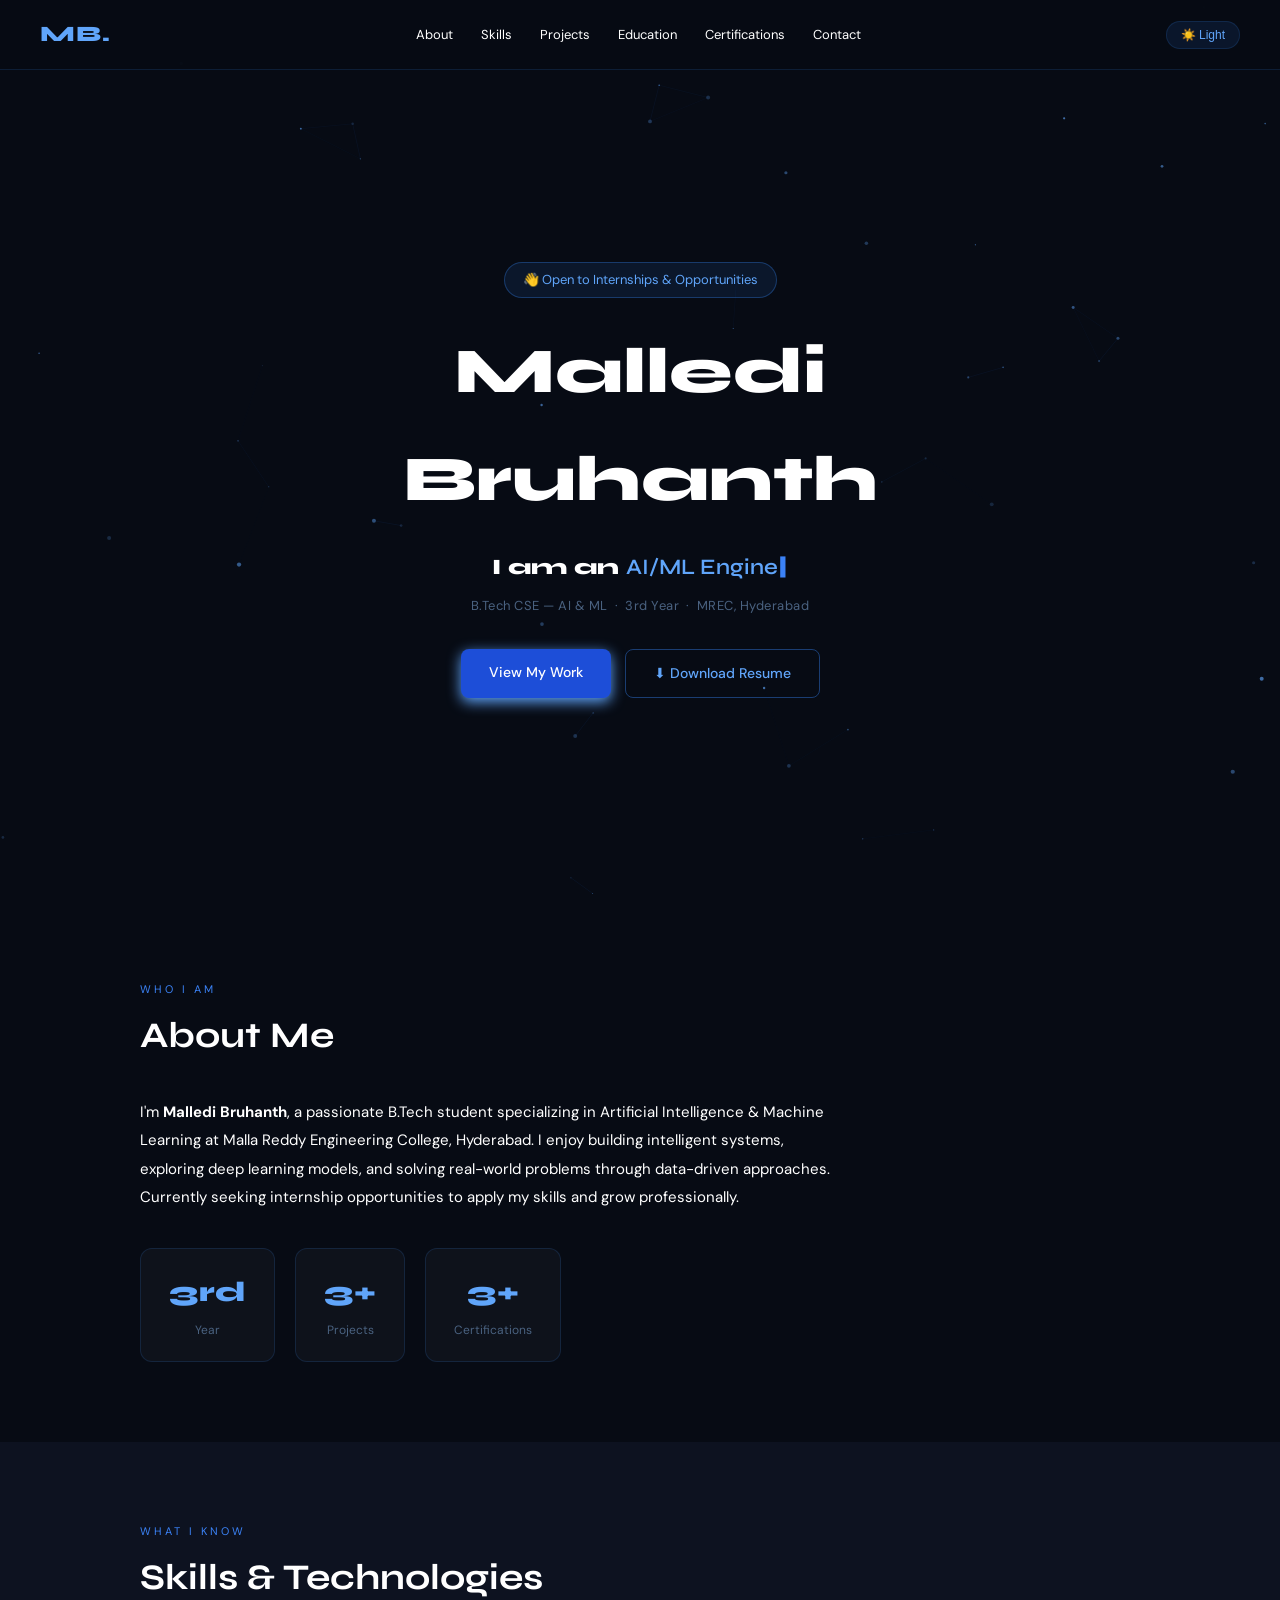
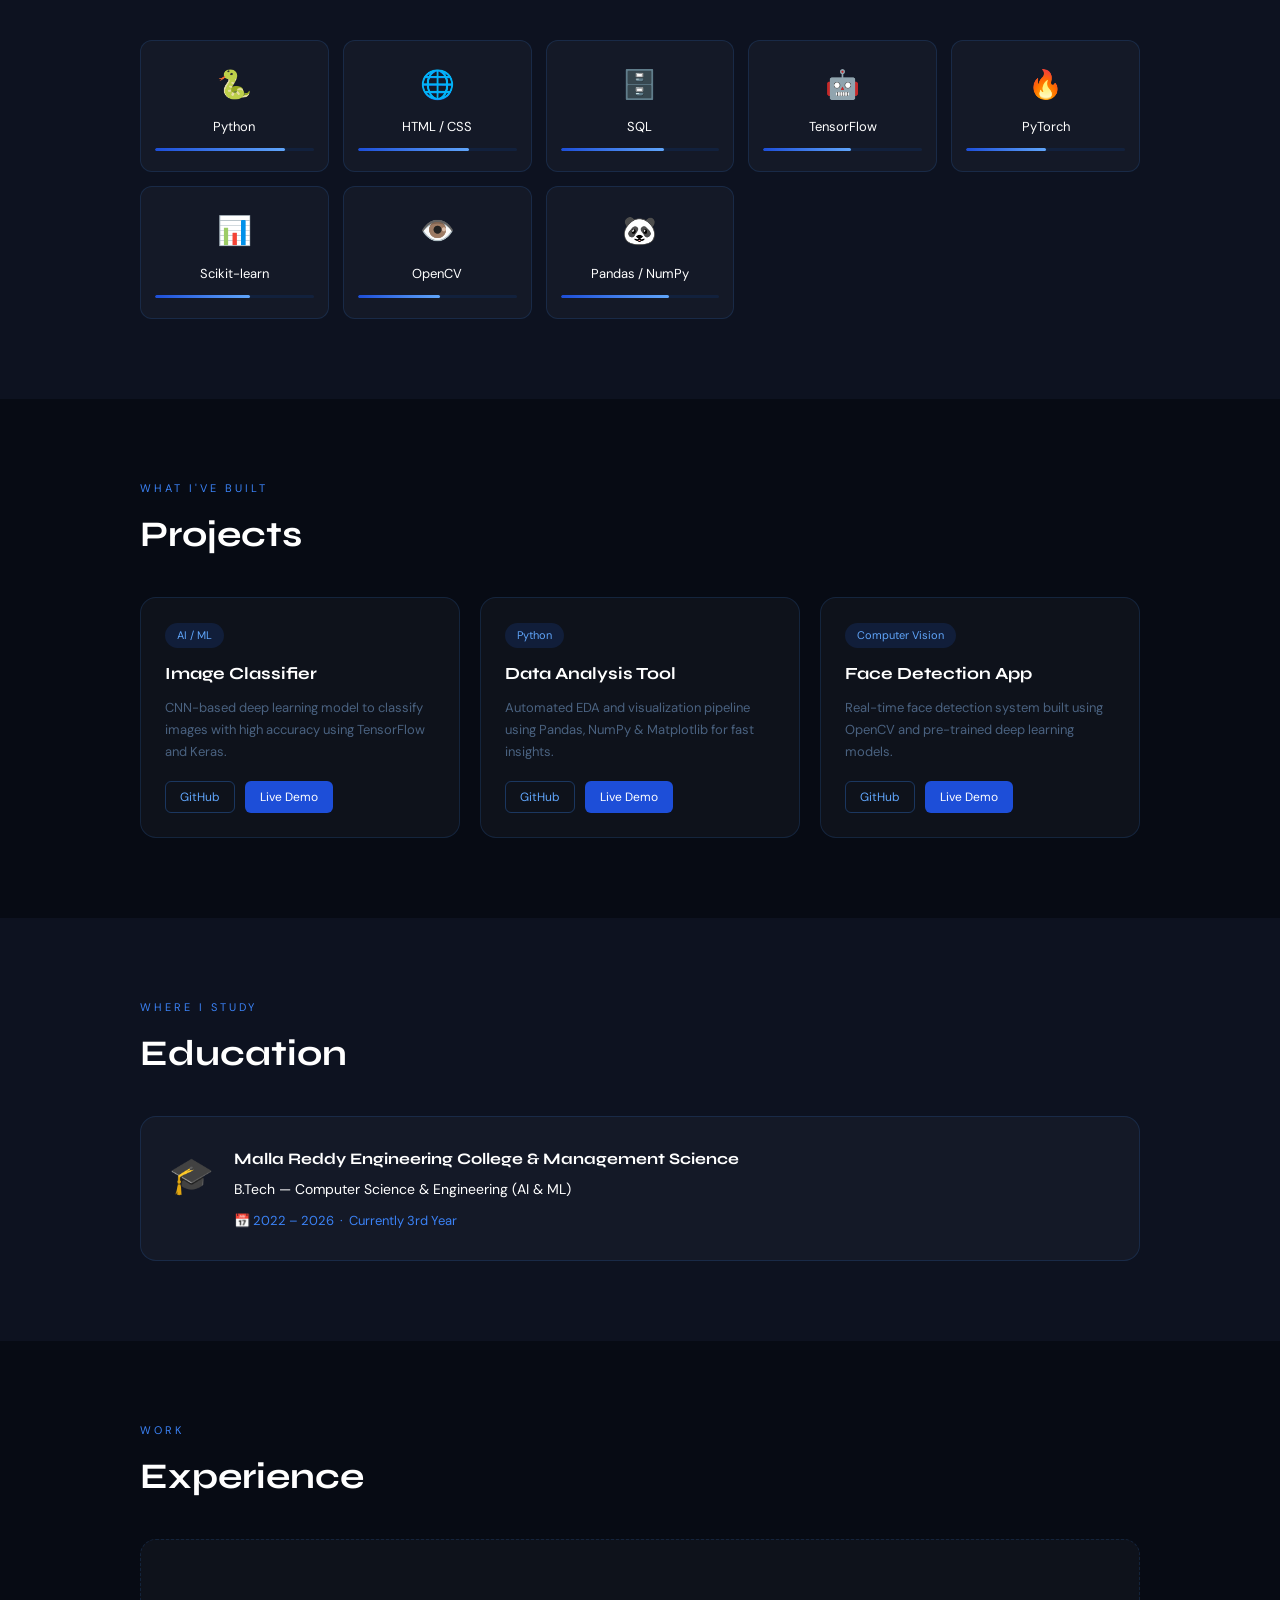
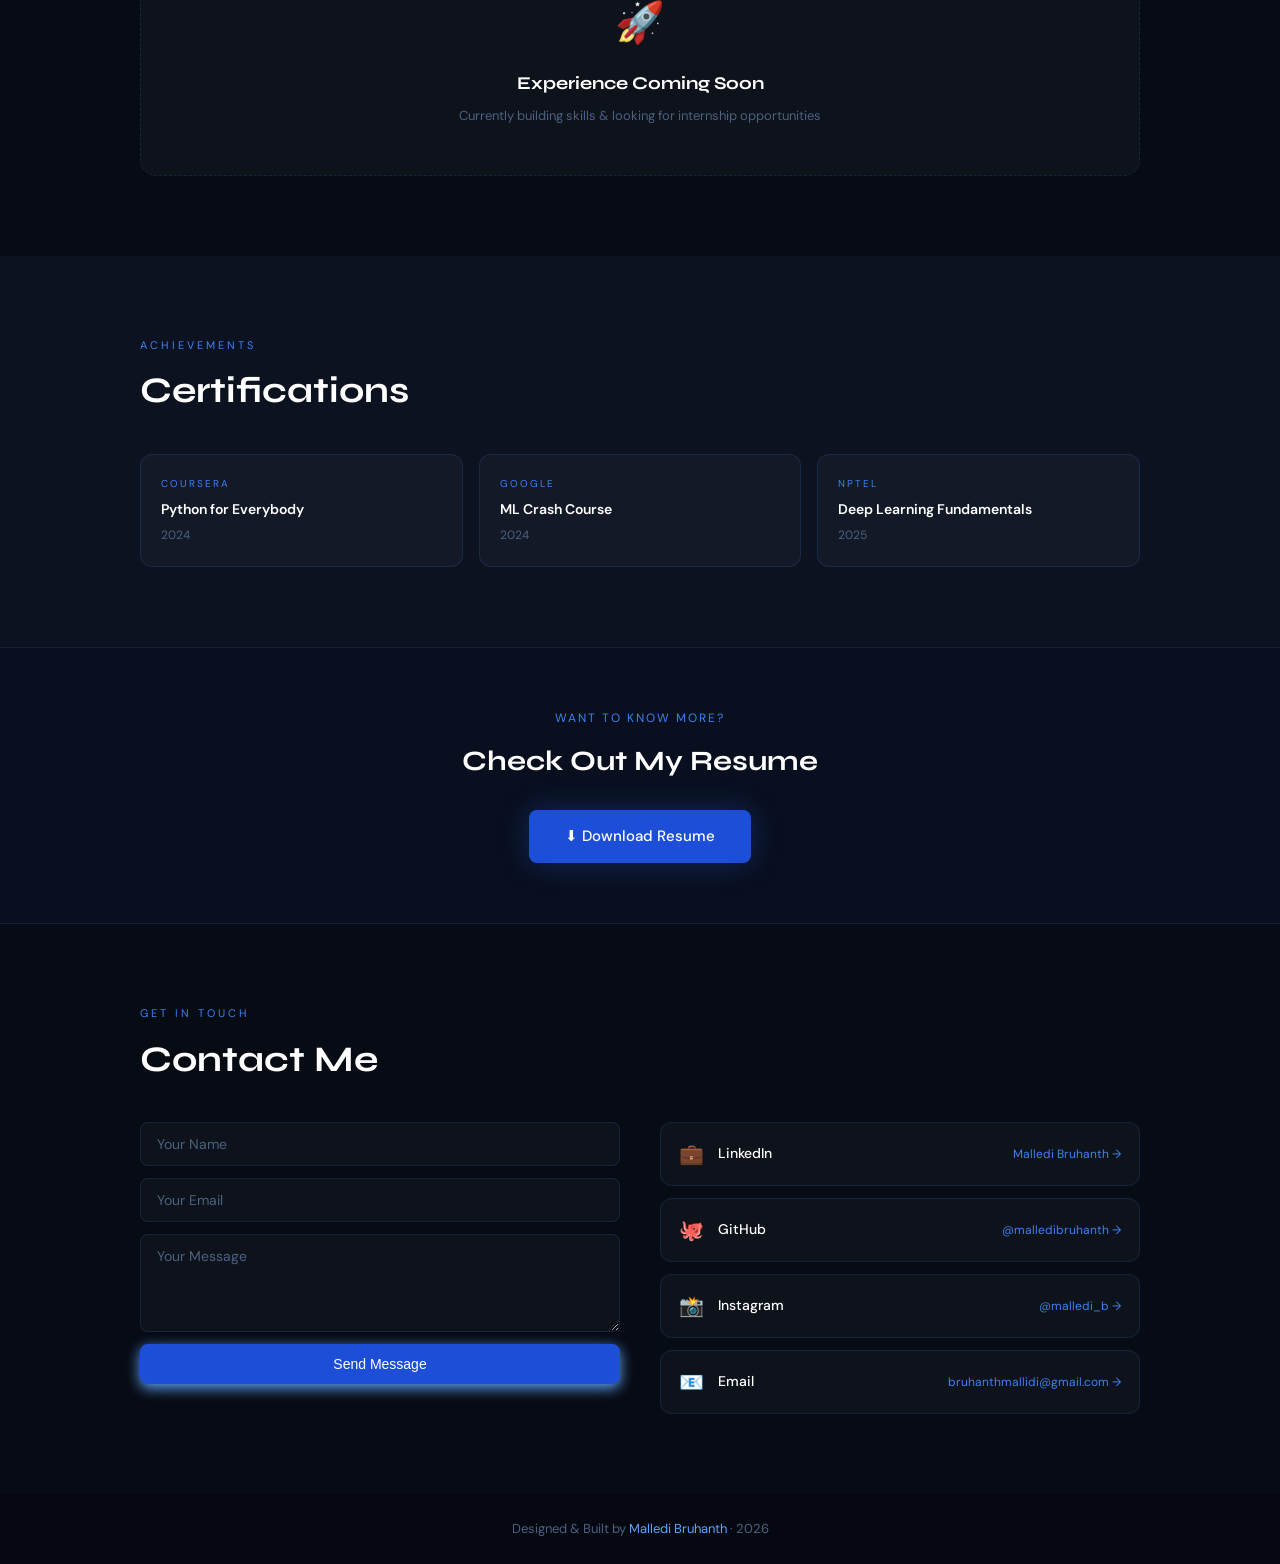
==== index.html @ 26161a1f "Add files via upload" ====
<!DOCTYPE html>
<html lang="en">
<head>
  <meta charset="UTF-8" />
  <meta name="viewport" content="width=device-width, initial-scale=1.0" />
  <title>Malledi Bruhanth — Portfolio</title>
  <link rel="stylesheet" href="style.css" />
  <link href="https://fonts.googleapis.com/css2?family=Syne:wght@400;600;700;800&family=DM+Sans:wght@300;400;500&display=swap" rel="stylesheet" />
</head>
<body>

  <!-- ============================================================
       NAVBAR
       To edit: Change the nav links below
  =============================================================== -->
  <nav class="navbar" id="navbar">
    <div class="nav-logo">MB.</div>
    <ul class="nav-links">
      <li><a href="#about">About</a></li>
      <li><a href="#skills">Skills</a></li>
      <li><a href="#projects">Projects</a></li>
      <li><a href="#education">Education</a></li>
      <li><a href="#certifications">Certifications</a></li>
      <li><a href="#contact">Contact</a></li>
    </ul>
    <button class="theme-toggle" id="themeToggle">☀️ Light</button>
    <button class="nav-hamburger" id="hamburger">☰</button>
  </nav>

  <!-- ============================================================
       HERO SECTION
       To edit: Change your name, title, and subtitle below
  =============================================================== -->
  <section class="hero" id="home">
    <canvas id="particleCanvas"></canvas>
    <div class="hero-content">
      <div class="hero-badge">👋 Open to Internships & Opportunities</div>
      <!-- EDIT: Your name -->
      <h1 class="hero-name">Malledi Bruhanth</h1>
      <!-- EDIT: Typing animation titles (also edit in script.js) -->
      <p class="hero-title">I am an <span id="typed-text" class="typed"></span><span class="cursor">|</span></p>
      <!-- EDIT: Your tagline -->
      <p class="hero-sub">B.Tech CSE — AI & ML &nbsp;·&nbsp; 3rd Year &nbsp;·&nbsp; MREC, Hyderabad</p>
      <div class="hero-btns">
        <a href="#projects" class="btn-primary">View My Work</a>
        <!-- EDIT: Replace # with your actual resume link -->
        <a href="#" class="btn-outline" download>⬇ Download Resume</a>
      </div>
    </div>
  </section>

  <!-- ============================================================
       ABOUT SECTION
       To edit: Change the paragraph text to describe yourself
  =============================================================== -->
  <section class="section" id="about">
    <div class="section-inner">
      <p class="section-label">Who I am</p>
      <h2 class="section-title">About Me</h2>
      <!-- EDIT: Your bio -->
      <p class="about-text">
        I'm <strong>Malledi Bruhanth</strong>, a passionate B.Tech student specializing in 
        Artificial Intelligence & Machine Learning at Malla Reddy Engineering College, Hyderabad. 
        I enjoy building intelligent systems, exploring deep learning models, and solving 
        real-world problems through data-driven approaches. Currently seeking internship 
        opportunities to apply my skills and grow professionally.
      </p>
      <div class="about-stats">
        <div class="stat-card"><span class="stat-num">3rd</span><span class="stat-label">Year</span></div>
        <div class="stat-card"><span class="stat-num">3+</span><span class="stat-label">Projects</span></div>
        <div class="stat-card"><span class="stat-num">3+</span><span class="stat-label">Certifications</span></div>
      </div>
    </div>
  </section>

  <!-- ============================================================
       SKILLS SECTION
       To edit: Add/remove skill cards below
       Format: <div class="skill-card"><div class="skill-icon">ICON</div><p class="skill-name">NAME</p></div>
  =============================================================== -->
  <section class="section alt-bg" id="skills">
    <div class="section-inner">
      <p class="section-label">What I know</p>
      <h2 class="section-title">Skills & Technologies</h2>
      <div class="skills-grid">

        <!-- EDIT: Add or remove skill cards here -->
        <div class="skill-card">
          <div class="skill-icon">🐍</div>
          <p class="skill-name">Python</p>
          <!-- EDIT: Change the width % to reflect your skill level -->
          <div class="skill-bar"><div class="skill-fill" style="width: 82%"></div></div>
        </div>

        <div class="skill-card">
          <div class="skill-icon">🌐</div>
          <p class="skill-name">HTML / CSS</p>
          <div class="skill-bar"><div class="skill-fill" style="width: 70%"></div></div>
        </div>

        <div class="skill-card">
          <div class="skill-icon">🗄️</div>
          <p class="skill-name">SQL</p>
          <div class="skill-bar"><div class="skill-fill" style="width: 65%"></div></div>
        </div>

        <div class="skill-card">
          <div class="skill-icon">🤖</div>
          <p class="skill-name">TensorFlow</p>
          <div class="skill-bar"><div class="skill-fill" style="width: 55%"></div></div>
        </div>

        <div class="skill-card">
          <div class="skill-icon">🔥</div>
          <p class="skill-name">PyTorch</p>
          <div class="skill-bar"><div class="skill-fill" style="width: 50%"></div></div>
        </div>

        <div class="skill-card">
          <div class="skill-icon">📊</div>
          <p class="skill-name">Scikit-learn</p>
          <div class="skill-bar"><div class="skill-fill" style="width: 60%"></div></div>
        </div>

        <div class="skill-card">
          <div class="skill-icon">👁️</div>
          <p class="skill-name">OpenCV</p>
          <div class="skill-bar"><div class="skill-fill" style="width: 52%"></div></div>
        </div>

        <div class="skill-card">
          <div class="skill-icon">🐼</div>
          <p class="skill-name">Pandas / NumPy</p>
          <div class="skill-bar"><div class="skill-fill" style="width: 68%"></div></div>
        </div>

      </div>
    </div>
  </section>

  <!-- ============================================================
       PROJECTS SECTION
       To edit: Change project title, description, tags, and links
  =============================================================== -->
  <section class="section" id="projects">
    <div class="section-inner">
      <p class="section-label">What I've built</p>
      <h2 class="section-title">Projects</h2>
      <div class="projects-grid">

        <!-- PROJECT CARD — Copy this block to add more projects -->
        <div class="project-card">
          <!-- EDIT: Project tag -->
          <span class="project-tag">AI / ML</span>
          <!-- EDIT: Project title -->
          <h3 class="project-title">Image Classifier</h3>
          <!-- EDIT: Project description -->
          <p class="project-desc">CNN-based deep learning model to classify images with high accuracy using TensorFlow and Keras.</p>
          <div class="project-links">
            <!-- EDIT: Replace # with your GitHub link -->
            <a href="#" class="project-link" target="_blank">GitHub</a>
            <!-- EDIT: Replace # with your live demo link -->
            <a href="#" class="project-link demo" target="_blank">Live Demo</a>
          </div>
        </div>

        <div class="project-card">
          <span class="project-tag">Python</span>
          <h3 class="project-title">Data Analysis Tool</h3>
          <p class="project-desc">Automated EDA and visualization pipeline using Pandas, NumPy & Matplotlib for fast insights.</p>
          <div class="project-links">
            <a href="#" class="project-link" target="_blank">GitHub</a>
            <a href="#" class="project-link demo" target="_blank">Live Demo</a>
          </div>
        </div>

        <div class="project-card">
          <span class="project-tag">Computer Vision</span>
          <h3 class="project-title">Face Detection App</h3>
          <p class="project-desc">Real-time face detection system built using OpenCV and pre-trained deep learning models.</p>
          <div class="project-links">
            <a href="#" class="project-link" target="_blank">GitHub</a>
            <a href="#" class="project-link demo" target="_blank">Live Demo</a>
          </div>
        </div>

      </div>
    </div>
  </section>

  <!-- ============================================================
       EDUCATION SECTION
       To edit: Change college, degree, and year
  =============================================================== -->
  <section class="section alt-bg" id="education">
    <div class="section-inner">
      <p class="section-label">Where I study</p>
      <h2 class="section-title">Education</h2>
      <div class="edu-card">
        <div class="edu-icon">🎓</div>
        <div class="edu-info">
          <!-- EDIT: College name -->
          <h3 class="edu-title">Malla Reddy Engineering College & Management Science</h3>
          <!-- EDIT: Degree -->
          <p class="edu-sub">B.Tech — Computer Science & Engineering (AI & ML)</p>
          <!-- EDIT: Year -->
          <p class="edu-year">📅 2022 – 2026 &nbsp;·&nbsp; Currently 3rd Year</p>
        </div>
      </div>
    </div>
  </section>

  <!-- ============================================================
       EXPERIENCE SECTION
       To edit: Replace the placeholder with your real experience
  =============================================================== -->
  <section class="section" id="experience">
    <div class="section-inner">
      <p class="section-label">Work</p>
      <h2 class="section-title">Experience</h2>
      <div class="experience-placeholder">
        <p class="exp-icon">🚀</p>
        <p class="exp-text">Experience Coming Soon</p>
        <p class="exp-sub">Currently building skills & looking for internship opportunities</p>
      </div>
    </div>
  </section>

  <!-- ============================================================
       CERTIFICATIONS SECTION
       To edit: Change cert name, issuer, and date
  =============================================================== -->
  <section class="section alt-bg" id="certifications">
    <div class="section-inner">
      <p class="section-label">Achievements</p>
      <h2 class="section-title">Certifications</h2>
      <div class="cert-grid">

        <!-- CERT CARD — Copy this block to add more certifications -->
        <div class="cert-card">
          <!-- EDIT: Who gave the certificate -->
          <p class="cert-issuer">COURSERA</p>
          <!-- EDIT: Certificate name -->
          <p class="cert-name">Python for Everybody</p>
          <!-- EDIT: Year -->
          <p class="cert-date">2024</p>
        </div>

        <div class="cert-card">
          <p class="cert-issuer">GOOGLE</p>
          <p class="cert-name">ML Crash Course</p>
          <p class="cert-date">2024</p>
        </div>

        <div class="cert-card">
          <p class="cert-issuer">NPTEL</p>
          <p class="cert-name">Deep Learning Fundamentals</p>
          <p class="cert-date">2025</p>
        </div>

      </div>
    </div>
  </section>

  <!-- ============================================================
       RESUME SECTION
       To edit: Replace href="#" with your actual resume PDF link
  =============================================================== -->
  <section class="resume-section">
    <p class="resume-label">Want to know more?</p>
    <h2 class="resume-title">Check Out My Resume</h2>
    <!-- EDIT: Replace # with your resume PDF link -->
    <a href="#" class="resume-btn" download>⬇ Download Resume</a>
  </section>

  <!-- ============================================================
       CONTACT SECTION
       To edit: Change your email and social links
  =============================================================== -->
  <section class="section" id="contact">
    <div class="section-inner">
      <p class="section-label">Get in touch</p>
      <h2 class="section-title">Contact Me</h2>
      <div class="contact-grid">

       <form class="contact-form" action="https://web3forms.com" method="POST">
        <input class="contact-input" type="text" name="name" placeholder="Your Name" required />
        <input class="contact-input" type="email" name="email" placeholder="Your Email" required />
        <textarea class="contact-input" name="message" rows="4" placeholder="Your Message" required></textarea>
        <button type="submit" class="btn-primary" style="text-align:center; width: 100%; border: none; cursor: pointer;">
           Send Message
        </button>
       </form>

        <div class="contact-socials">
          <!-- EDIT: Replace # with your actual profile links -->
          <a href="#" class="social-link" target="_blank">
            <span class="social-icon">💼</span>
            <span class="social-name">LinkedIn</span>
            <span class="social-handle">Malledi Bruhanth →</span>
          </a>
          <a href="https://github.com/Bruhanth13" class="social-link" target="_blank">
            <span class="social-icon">🐙</span>
            <span class="social-name">GitHub</span>
            <span class="social-handle">@malledibruhanth →</span>
          </a>
          <a href="https://www.instagram.com/bruhanth_13/" class="social-link" target="_blank">
            <span class="social-icon">📸</span>
            <span class="social-name">Instagram</span>
            <span class="social-handle">@malledi_b →</span>
          </a>
          <!-- EDIT: Replace with your actual email -->
          <a href="mailto:bruhanthmallidi@gmail.com" class="social-link">
            <span class="social-icon">📧</span>
            <span class="social-name">Email</span>
            <span class="social-handle">bruhanthmallidi@gmail.com →</span>
          </a>
        </div>

      </div>
    </div>
  </section>

  <!-- ============================================================
       FOOTER
       To edit: Change the name and year
  =============================================================== -->
  <footer class="footer">
    <p>Designed & Built by <span class="footer-name">Malledi Bruhanth</span> · 2026</p>
  </footer>

  <script src="script.js"></script>
</body>
</html>
---- style.css ----
/* ================================================================
   MALLEDI BRUHANTH — PORTFOLIO STYLES
   ================================================================
   HOW TO EDIT COLORS:
   All main colors are defined at the top in :root {}
   Change them there and the whole site updates automatically!
================================================================ */

/* ----------------------------------------------------------------
   COLORS & VARIABLES — Edit these to change the whole theme!
---------------------------------------------------------------- */
:root {
  /* Main background colors */
  --bg-primary: #070b14;
  --bg-secondary: #0d1220;
  --bg-card: rgba(255, 255, 255, 0.03);

  /* Main accent colors (the blue tones) */
  --accent: #3b82f6;
  --accent-dark: #1d4ed8;
  --accent-light: #60a5fa;

  /* Text colors */
  --text-primary: #ffffff;
  --text-secondary: #ffffff;
  --text-muted: #4a6280;

  /* Border color */
  --border: rgba(56, 139, 255, 0.15);

  /* Font families */
  --font-display: 'Syne', sans-serif;
  --font-body: 'DM Sans', sans-serif;

  /* Spacing */
  --section-padding: 80px 20px;
  --max-width: 1000px;
}
/* Global Setup */
body {
  background-color: var(--bg-primary);
  color: var(--text-primary);
  font-family: var(--font-body);
  background-image: radial-gradient(circle at top right, var(--glow), transparent 90%);
}

/* Heading Typography Fix */
h1, h2, .hero-title, .logo {
  font-family: var(--font-display);
  color: var(--text-primary) !important; /* Forces title to change from white to dark slate */
  font-weight: 800;
}

/* Glassmorphic Cards (Skills, Projects, Badges) */
.card, .badge, .internship-banner {
  background: var(--bg-card);
  backdrop-filter: blur(12px);
  -webkit-backdrop-filter: blur(12px);
  border: 1px solid var(--border);
  box-shadow: 0 4px 20px var(--shadow);
  border-radius: 16px;
  color: var(--text-secondary);
}

/* Premium Button Styling */
.btn-primary {
  background: var(--accent);
  color: #ffffff !important; /* Always white text for visibility */
  box-shadow: 0 4px 14px var(--accent-light);
  border: none;
}

.btn-secondary {
  background: transparent;
  color: var(--accent) !important;
  border: 2px solid var(--accent);
}


/* LIGHT MODE colors — applied when body has class "light" */
body.light {
  --bg-primary: #f0f4ff;
  --bg-secondary: #e4ecff;
  --bg-card: rgba(0, 0, 0, 0.03);
  --text-primary: #0f172a;
  --text-secondary: #334155;
  --text-muted: #64748b;
  --border: rgba(37, 99, 235, 0.2);
}

/* ----------------------------------------------------------------
   RESET & BASE STYLES
---------------------------------------------------------------- */
* {
  margin: 0;
  padding: 0;
  box-sizing: border-box;
}

html {
  scroll-behavior: smooth; /* Smooth scrolling when clicking nav links */
}

body {
  background: var(--bg-primary);
  color: var(--text-primary);
  font-family: var(--font-body);
  font-size: 15px;
  line-height: 1.7;
  transition: background 0.3s, color 0.3s;
}

a {
  text-decoration: none;
  color: inherit;
}

/* ----------------------------------------------------------------
   NAVBAR
---------------------------------------------------------------- */
.navbar {
  position: fixed;          /* Stays at top when you scroll */
  top: 0;
  left: 0;
  right: 0;
  z-index: 999;
  display: flex;
  align-items: center;
  justify-content: space-between;
  padding: 16px 40px;
  background: rgba(7, 11, 20, 0.92);
  backdrop-filter: blur(12px);
  border-bottom: 1px solid var(--border);
  transition: background 0.3s;
}

body.light .navbar {
  background: rgba(240, 244, 255, 0.92);
}

.nav-logo {
  font-family: var(--font-display);
  font-size: 22px;
  font-weight: 800;
  color: var(--accent-light);
  letter-spacing: 1px;
}

.nav-links {
  display: flex;
  list-style: none;
  gap: 28px;
}

.nav-links a {
  font-size: 13px;
  color: var(--text-secondary);
  transition: color 0.2s;
}

.nav-links a:hover {
  color: var(--accent-light);
}

.theme-toggle {
  background: rgba(56, 139, 255, 0.1);
  border: 1px solid var(--border);
  border-radius: 20px;
  padding: 6px 14px;
  font-size: 12px;
  color: var(--accent-light);
  cursor: pointer;
  transition: background 0.2s;
}

.theme-toggle:hover {
  background: rgba(56, 139, 255, 0.2);
}

/* Hamburger menu for mobile */
.nav-hamburger {
  display: none;
  background: none;
  border: none;
  color: var(--text-primary);
  font-size: 22px;
  cursor: pointer;
}

/* ----------------------------------------------------------------
   HERO SECTION
---------------------------------------------------------------- */
.hero {
  position: relative;
  min-height: 100vh;         /* Full screen height */
  display: flex;
  align-items: center;
  justify-content: center;
  text-align: center;
  padding: 120px 20px 60px;
  overflow: hidden;
  background: var(--bg-primary);
}

/* Particle canvas background */
#particleCanvas {
  position: absolute;
  inset: 0;
  width: 100%;
  height: 100%;
  pointer-events: none;
}

.hero-content {
  position: relative;
  z-index: 2;
  max-width: 700px;
}

.hero-badge {
  display: inline-block;
  background: rgba(56, 139, 255, 0.1);
  border: 1px solid rgba(56, 139, 255, 0.3);
  border-radius: 30px;
  padding: 6px 18px;
  font-size: 13px;
  color: var(--accent-light);
  margin-bottom: 20px;
  animation: fadeInDown 0.8s ease both;
}

.hero-name {
  font-family: var(--font-display);
  font-size: clamp(36px, 7vw, 64px); /* Responsive font size */
  font-weight: 800;
  color: #ffffff;
  margin-bottom: 14px;
  animation: fadeInUp 0.8s ease 0.1s both;
}

.hero-title {
  font-size: clamp(16px, 3vw, 22px);
  color: var(--text-secondary);
  margin-bottom: 8px;
  animation: fadeInUp 0.8s ease 0.2s both;
}

/* The typing animation text */
.typed {
  color: var(--accent-light);
  font-weight: 600;
}

.cursor {
  color: var(--accent);
  animation: blink 1s infinite;
}

@keyframes blink {
  0%, 100% { opacity: 1; }
  50% { opacity: 0; }
}

.hero-sub {
  font-size: 13px;
  color: var(--text-muted);
  margin-bottom: 32px;
  letter-spacing: 0.5px;
  animation: fadeInUp 0.8s ease 0.3s both;
}

.hero-btns {
  display: flex;
  gap: 14px;
  justify-content: center;
  flex-wrap: wrap;
  animation: fadeInUp 0.8s ease 0.4s both;
}

/* ----------------------------------------------------------------
   BUTTONS
---------------------------------------------------------------- */
.btn-primary {
  display: inline-block;
  background: var(--accent-dark);
  color: #fff;
  padding: 12px 28px;
  border-radius: 8px;
  font-size: 14px;
  font-weight: 500;
  transition: background 0.2s, transform 0.2s;
}

.btn-primary:hover {
  background: var(--accent);
  transform: translateY(-2px);
}

.btn-outline {
  display: inline-block;
  background: transparent;
  color: var(--accent-light);
  padding: 12px 28px;
  border-radius: 8px;
  border: 1px solid rgba(56, 139, 255, 0.4);
  font-size: 14px;
  font-weight: 500;
  transition: background 0.2s, transform 0.2s;
}

.btn-outline:hover {
  background: rgba(56, 139, 255, 0.1);
  transform: translateY(-2px);
}

/* ----------------------------------------------------------------
   SECTION STYLES (shared by all sections)
---------------------------------------------------------------- */
.section {
  padding: var(--section-padding);
}

.alt-bg {
  background: var(--bg-secondary); /* Alternating background */
}

.section-inner {
  max-width: var(--max-width);
  margin: 0 auto;
}

.section-label {
  font-size: 11px;
  color: var(--accent);
  letter-spacing: 3px;
  text-transform: uppercase;
  margin-bottom: 6px;
}

.section-title {
  font-family: var(--font-display);
  font-size: clamp(24px, 4vw, 36px);
  font-weight: 700;
  color: var(--text-primary);
  margin-bottom: 32px;
}

/* ----------------------------------------------------------------
   ABOUT SECTION
---------------------------------------------------------------- */
.about-text {
  font-size: 15px;
  color: var(--text-secondary);
  line-height: 1.9;
  max-width: 700px;
  margin-bottom: 36px;
}

.about-text strong {
  color: var(--text-primary);
}

.about-stats {
  display: flex;
  gap: 20px;
  flex-wrap: wrap;
}

.stat-card {
  background: var(--bg-card);
  border: 1px solid var(--border);
  border-radius: 12px;
  padding: 20px 28px;
  display: flex;
  flex-direction: column;
  align-items: center;
  gap: 4px;
  min-width: 100px;
}

.stat-num {
  font-family: var(--font-display);
  font-size: 28px;
  font-weight: 800;
  color: var(--accent-light);
}

.stat-label {
  font-size: 12px;
  color: var(--text-muted);
}

/* ----------------------------------------------------------------
   SKILLS SECTION
---------------------------------------------------------------- */
.skills-grid {
  display: grid;
  grid-template-columns: repeat(auto-fit, minmax(160px, 1fr));
  gap: 14px;
}

.skill-card {
  background: var(--bg-card);
  border: 1px solid var(--border);
  border-radius: 12px;
  padding: 20px 14px;
  text-align: center;
  transition: border-color 0.2s, transform 0.2s;
}

.skill-card:hover {
  border-color: var(--accent);
  transform: translateY(-3px);
}

.skill-icon {
  font-size: 28px;
  margin-bottom: 8px;
}

.skill-name {
  font-size: 13px;
  color: var(--text-primary);
  margin-bottom: 10px;
}

.skill-bar {
  height: 3px;
  background: rgba(0, 106, 255, 0.1);
  border-radius: 3px;
  overflow: hidden;
}

.skill-fill {
  height: 3px;
  background: linear-gradient(90deg, var(--accent-dark), var(--accent-light));
  border-radius: 3px;
  width: 0%;
  transition: width 1.2s ease;  /* Animated when visible */
}

/* ----------------------------------------------------------------
   PROJECTS SECTION
---------------------------------------------------------------- */
.projects-grid {
  display: grid;
  grid-template-columns: repeat(auto-fit, minmax(280px, 1fr));
  gap: 20px;
}

.project-card {
  background: var(--bg-card);
  border: 1px solid var(--border);
  border-radius: 16px;
  padding: 24px;
  transition: border-color 0.2s, transform 0.2s;
}

.project-card:hover {
  border-color: var(--accent);
  transform: translateY(-4px);
}

.project-tag {
  display: inline-block;
  background: rgba(37, 99, 235, 0.15);
  color: var(--accent-light);
  font-size: 11px;
  border-radius: 20px;
  padding: 3px 12px;
  margin-bottom: 12px;
}

.project-title {
  font-family: var(--font-display);
  font-size: 17px;
  font-weight: 700;
  color: var(--text-primary);
  margin-bottom: 8px;
}

.project-desc {
  font-size: 13px;
  color: var(--text-muted);
  line-height: 1.7;
  margin-bottom: 18px;
}

.project-links {
  display: flex;
  gap: 10px;
}

.project-link {
  font-size: 12px;
  color: var(--accent-light);
  border: 1px solid rgba(56, 139, 255, 0.3);
  border-radius: 6px;
  padding: 5px 14px;
  transition: background 0.2s;
}

.project-link:hover {
  background: rgba(56, 139, 255, 0.1);
}

.project-link.demo {
  background: var(--accent-dark);
  color: #fff;
  border-color: transparent;
}

.project-link.demo:hover {
  background: var(--accent);
}

/* ----------------------------------------------------------------
   EDUCATION SECTION
---------------------------------------------------------------- */
.edu-card {
  background: var(--bg-card);
  border: 1px solid var(--border);
  border-radius: 16px;
  padding: 28px;
  display: flex;
  gap: 20px;
  align-items: flex-start;
}

.edu-icon {
  font-size: 36px;
  flex-shrink: 0;
}

.edu-title {
  font-family: var(--font-display);
  font-size: 16px;
  font-weight: 700;
  color: var(--text-primary);
  margin-bottom: 6px;
}

.edu-sub {
  font-size: 14px;
  color: var(--text-secondary);
}

.edu-year {
  font-size: 13px;
  color: var(--accent);
  margin-top: 8px;
}

/* ----------------------------------------------------------------
   EXPERIENCE SECTION
---------------------------------------------------------------- */
.experience-placeholder {
  background: var(--bg-card);
  border: 1px dashed var(--border);
  border-radius: 16px;
  padding: 48px;
  text-align: center;
}

.exp-icon {
  font-size: 40px;
  margin-bottom: 12px;
}

.exp-text {
  font-family: var(--font-display);
  font-size: 18px;
  font-weight: 700;
  color: var(--text-primary);
  margin-bottom: 6px;
}

.exp-sub {
  font-size: 13px;
  color: var(--text-muted);
}

/* ----------------------------------------------------------------
   CERTIFICATIONS SECTION
---------------------------------------------------------------- */
.cert-grid {
  display: grid;
  grid-template-columns: repeat(auto-fit, minmax(200px, 1fr));
  gap: 16px;
}

.cert-card {
  background: var(--bg-card);
  border: 1px solid var(--border);
  border-radius: 12px;
  padding: 20px;
  transition: border-color 0.2s, transform 0.2s;
}

.cert-card:hover {
  border-color: var(--accent);
  transform: translateY(-3px);
}

.cert-issuer {
  font-size: 10px;
  color: var(--accent);
  letter-spacing: 2px;
  margin-bottom: 6px;
}

.cert-name {
  font-size: 14px;
  font-weight: 600;
  color: var(--text-primary);
  margin-bottom: 4px;
}

.cert-date {
  font-size: 12px;
  color: var(--text-muted);
}

/* ----------------------------------------------------------------
   RESUME SECTION
---------------------------------------------------------------- */
.resume-section {
  padding: 60px 20px;
  text-align: center;
  background: rgba(37, 99, 235, 0.05);
  border-top: 1px solid var(--border);
  border-bottom: 1px solid var(--border);
}

.resume-label {
  font-size: 12px;
  color: var(--accent);
  letter-spacing: 2px;
  text-transform: uppercase;
  margin-bottom: 10px;
}

.resume-title {
  font-family: var(--font-display);
  font-size: 28px;
  font-weight: 700;
  color: var(--text-primary);
  margin-bottom: 24px;
}

.resume-btn {
  display: inline-block;
  background: var(--accent-dark);
  color: #fff;
  padding: 14px 36px;
  border-radius: 8px;
  font-size: 15px;
  font-weight: 500;
  transition: background 0.2s, transform 0.2s;
  box-shadow: 0 0 30px rgba(37, 99, 235, 0.3);
}

.resume-btn:hover {
  background: var(--accent);
  transform: translateY(-2px);
}

/* ----------------------------------------------------------------
   CONTACT SECTION
---------------------------------------------------------------- */
.contact-grid {
  display: grid;
  grid-template-columns: 1fr 1fr;
  gap: 40px;
}

.contact-form {
  display: flex;
  flex-direction: column;
  gap: 12px;
}

.contact-input {
  background: rgba(255, 255, 255, 0.03);
  border: 1px solid var(--border);
  border-radius: 8px;
  padding: 12px 16px;
  font-size: 14px;
  color: var(--text-primary);
  font-family: var(--font-body);
  width: 100%;
  transition: border-color 0.2s;
}

.contact-input:focus {
  outline: none;
  border-color: var(--accent);
}

.contact-input::placeholder {
  color: var(--text-muted);
}

.contact-socials {
  display: flex;
  flex-direction: column;
  gap: 12px;
  justify-content: center;
}

.social-link {
  display: flex;
  align-items: center;
  gap: 14px;
  background: var(--bg-card);
  border: 1px solid var(--border);
  border-radius: 12px;
  padding: 14px 18px;
  transition: border-color 0.2s, transform 0.2s;
}

.social-link:hover {
  border-color: var(--accent);
  transform: translateX(4px);
}

.social-icon {
  font-size: 20px;
}

.social-name {
  font-size: 14px;
  color: var(--text-secondary);
  font-weight: 500;
  flex: 1;
}

.social-handle {
  font-size: 12px;
  color: var(--accent);
}

/* ----------------------------------------------------------------
   FOOTER
---------------------------------------------------------------- */
.footer {
  padding: 24px 20px;
  text-align: center;
  background: #050810;
  font-size: 13px;
  color: var(--text-muted);
}

.footer-name {
  color: var(--accent-light);
}

/* ----------------------------------------------------------------
   ANIMATIONS
---------------------------------------------------------------- */
@keyframes fadeInDown {
  from { opacity: 0; transform: translateY(-20px); }
  to   { opacity: 1; transform: translateY(0); }
}

@keyframes fadeInUp {
  from { opacity: 0; transform: translateY(20px); }
  to   { opacity: 1; transform: translateY(0); }
}

/* Scroll reveal animation class — added by JS */
.reveal {
  opacity: 0;
  transform: translateY(30px);
  transition: opacity 0.6s ease, transform 0.6s ease;
}

.reveal.visible {
  opacity: 1;
  transform: translateY(0);
}

/* ----------------------------------------------------------------
   MOBILE RESPONSIVE
   These styles apply on screens smaller than 768px (phones)
---------------------------------------------------------------- */
@media (max-width: 768px) {
  .nav-links { display: none; }
  .nav-links.open { display: flex; flex-direction: column; position: absolute; top: 60px; left: 0; right: 0; background: var(--bg-primary); padding: 20px; border-bottom: 1px solid var(--border); }
  .nav-hamburger { display: block; }
  .navbar { padding: 14px 20px; }
  .contact-grid { grid-template-columns: 1fr; }
  .about-stats { justify-content: center; }
  .edu-card { flex-direction: column; }
}
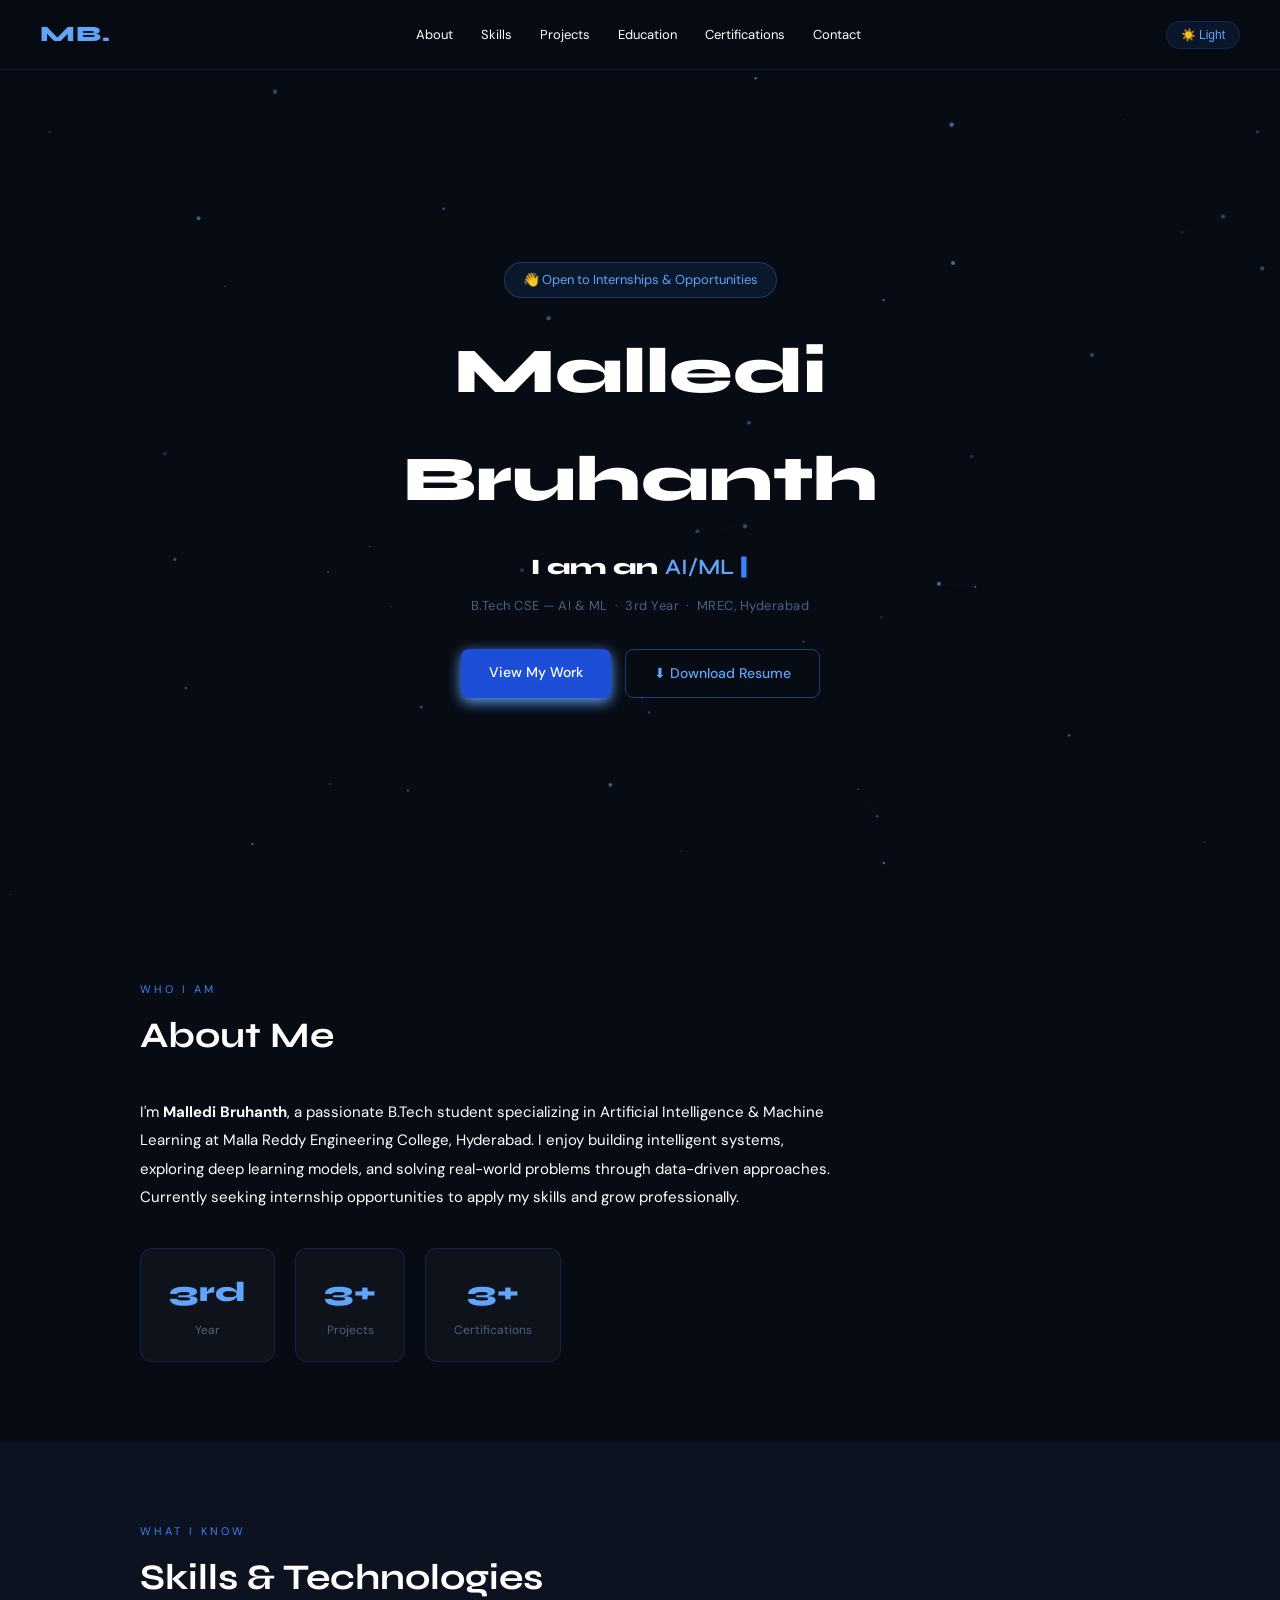
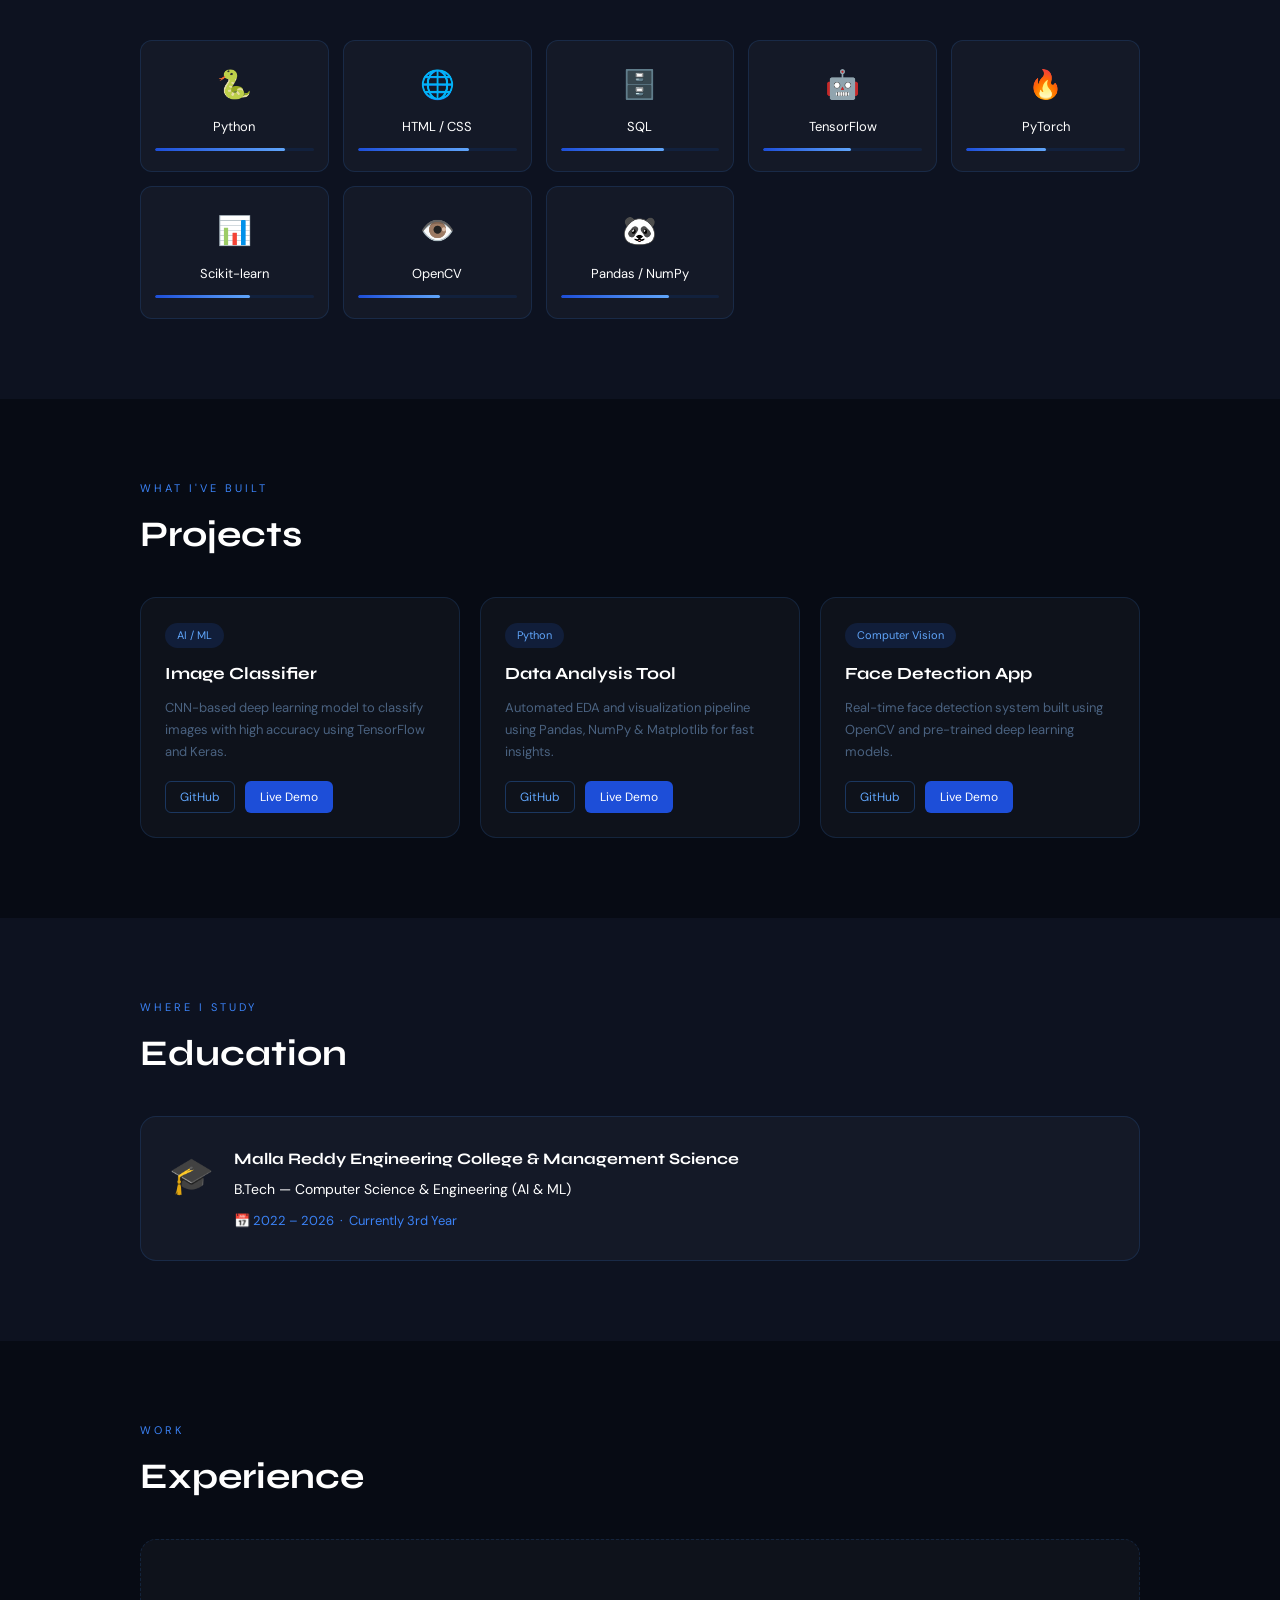
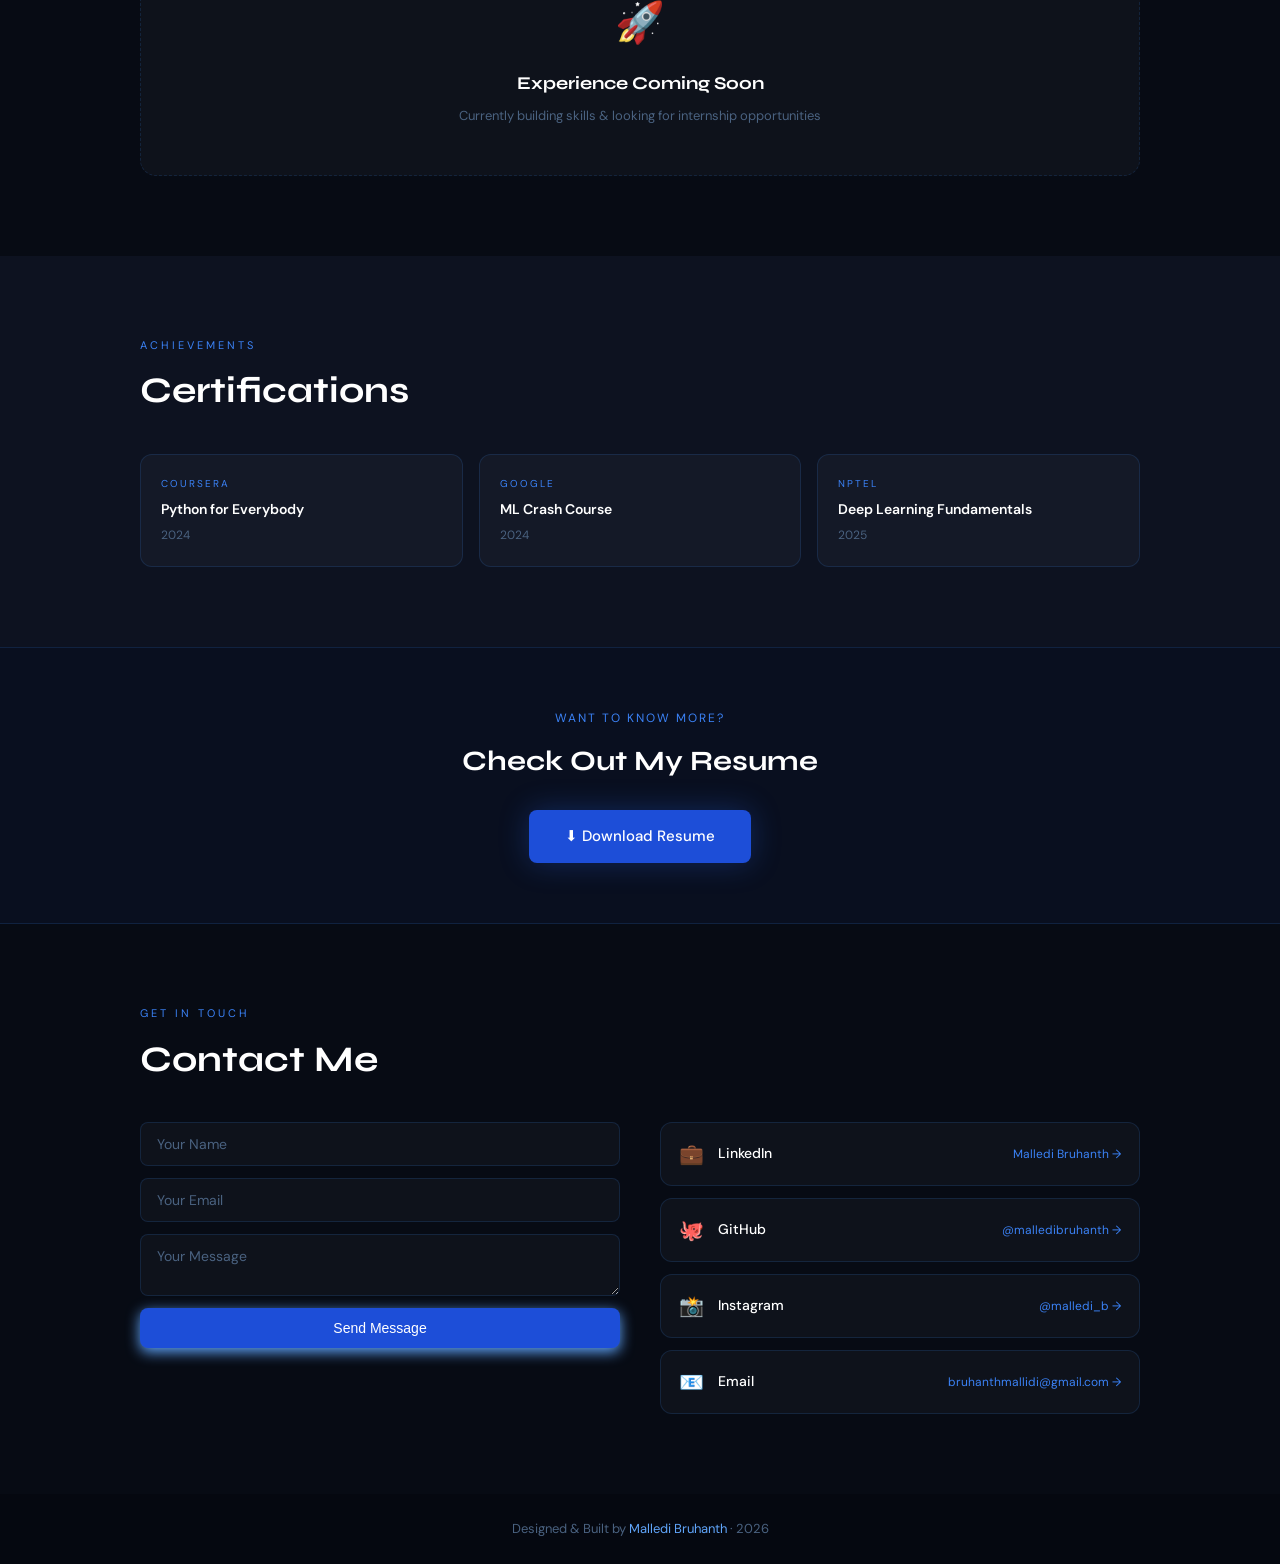
==== commit c4bc64bd: "Update index.html" ====
--- a/index.html
+++ b/index.html
@@ -282,15 +282,15 @@
       <p class="section-label">Get in touch</p>
       <h2 class="section-title">Contact Me</h2>
       <div class="contact-grid">
-
-       <form class="contact-form" action="https://web3forms.com" method="POST">
-        <input class="contact-input" type="text" name="name" placeholder="Your Name" required />
-        <input class="contact-input" type="email" name="email" placeholder="Your Email" required />
-        <textarea class="contact-input" name="message" rows="4" placeholder="Your Message" required></textarea>
-        <button type="submit" class="btn-primary" style="text-align:center; width: 100%; border: none; cursor: pointer;">
-           Send Message
-        </button>
-       </form>
+        <form class="contact-form" action="https://api.web3forms.com/submit" method="POST">
+          <input type="hidden" name="access_key" value="c5d04581-fa18-4ac3-836c-379264361cba">
+          <input class="contact-input" type="text" name="name" placeholder="Your Name" required>
+          <input class="contact-input"  type="email" name="email" placeholder="Your Email" required>
+          <textarea class="contact-input" name="message" placeholder="Your Message" required></textarea>
+          <button type="submit"class="btn-primary" style="text-align:center; width: 100%; border: none; cursor: pointer;">
+             Send Message
+          </button>
+        </form>
 
         <div class="contact-socials">
           <!-- EDIT: Replace # with your actual profile links -->
